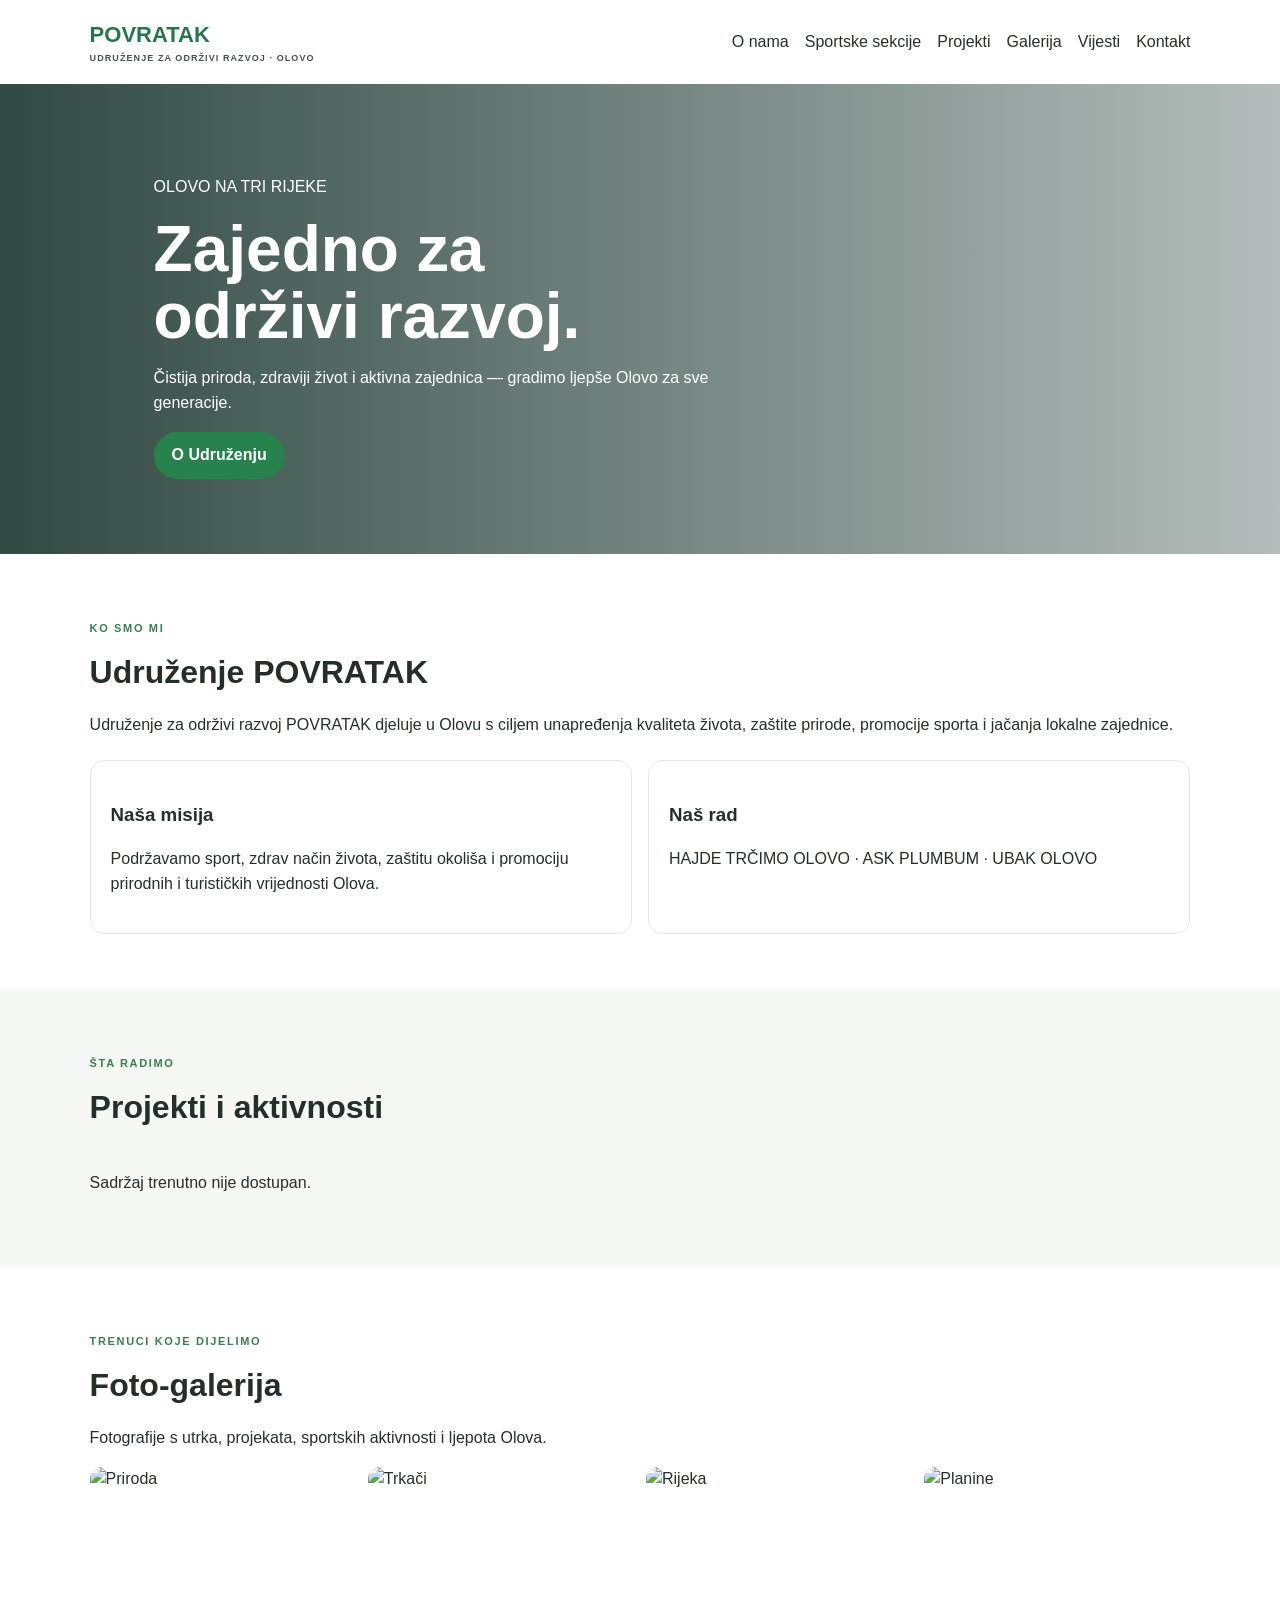
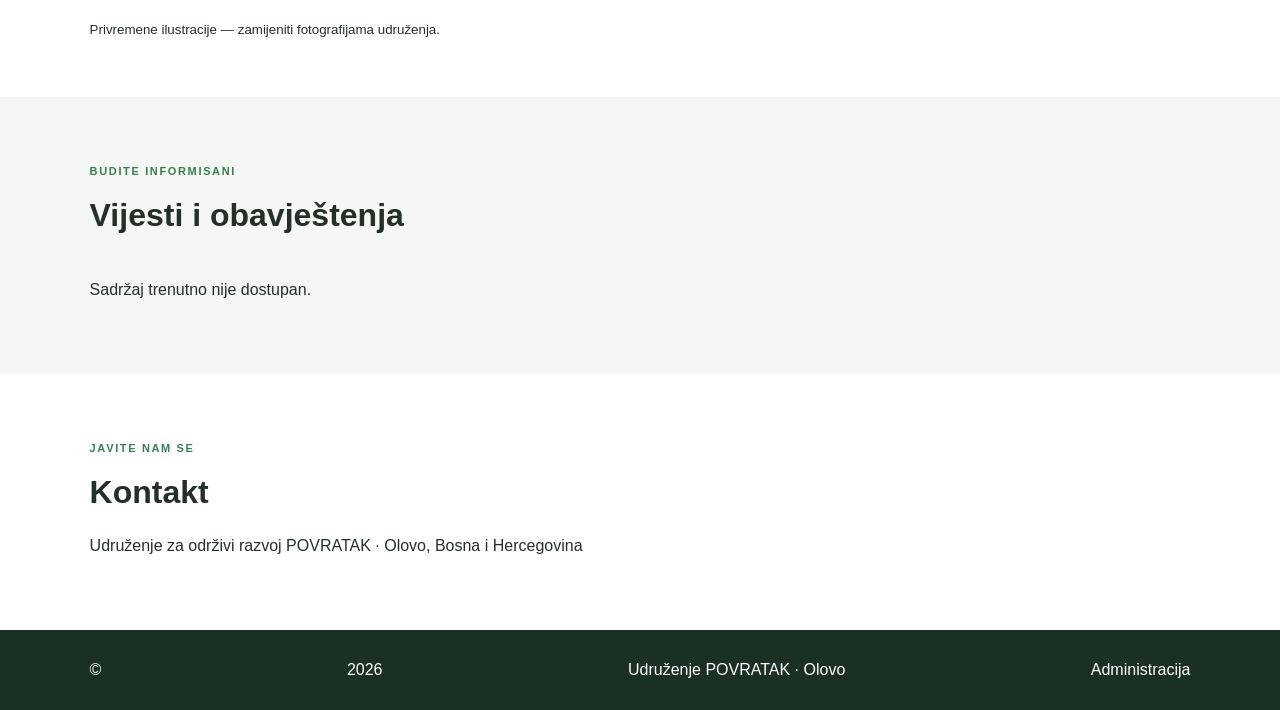
==== index.html @ 3507c6c5 "Dodavanje javnih fajlova CMS-a" ====
<!doctype html><html lang="bs"><head><meta charset="utf-8"><meta name="viewport" content="width=device-width,initial-scale=1"><title>POVRATAK — Olovo</title><link rel="stylesheet" href="/style.css"></head><body>
<header><a class="brand" href="/">POVRATAK <small>UDRUŽENJE ZA ODRŽIVI RAZVOJ · OLOVO</small></a><nav><a href="#o-nama">O nama</a><a href="#sekcije">Sportske sekcije</a><a href="#projekti">Projekti</a><a href="#galerija">Galerija</a><a href="#vijesti">Vijesti</a><a href="#kontakt">Kontakt</a></nav></header>
<section class="hero"><p>OLOVO NA TRI RIJEKE</p><h1>Zajedno za<br>održivi razvoj.</h1><p>Čistija priroda, zdraviji život i aktivna zajednica — gradimo ljepše Olovo za sve generacije.</p><a class="btn" href="#o-nama">O Udruženju</a></section>
<section id="o-nama"><p class="eyebrow">KO SMO MI</p><h2>Udruženje POVRATAK</h2><p>Udruženje za održivi razvoj POVRATAK djeluje u Olovu s ciljem unapređenja kvaliteta života, zaštite prirode, promocije sporta i jačanja lokalne zajednice.</p><div class="cards"><article><h3>Naša misija</h3><p>Podržavamo sport, zdrav način života, zaštitu okoliša i promociju prirodnih i turističkih vrijednosti Olova.</p></article><article id="sekcije"><h3>Naš rad</h3><p>HAJDE TRČIMO OLOVO · ASK PLUMBUM · UBAK OLOVO</p></article></div></section>
<section id="projekti" class="shade"><p class="eyebrow">ŠTA RADIMO</p><h2>Projekti i aktivnosti</h2><div id="projects" class="cards"></div></section>
<section id="galerija"><p class="eyebrow">TRENuci KOJE DIJELIMO</p><h2>Foto-galerija</h2><p>Fotografije s utrka, projekata, sportskih aktivnosti i ljepota Olova.</p><div class="gallery"><img alt="Priroda" src="https://images.unsplash.com/photo-1470770841072-f978cf4d019e?auto=format&fit=crop&w=800&q=80"><img alt="Trkači" src="https://images.unsplash.com/photo-1552674605-db6ffd4facb5?auto=format&fit=crop&w=800&q=80"><img alt="Rijeka" src="https://images.unsplash.com/photo-1432405972618-c60b0225b8f9?auto=format&fit=crop&w=800&q=80"><img alt="Planine" src="https://images.unsplash.com/photo-1464822759023-fed622ff2c3b?auto=format&fit=crop&w=800&q=80"></div><small>Privremene ilustracije — zamijeniti fotografijama udruženja.</small></section>
<section id="vijesti" class="shade"><p class="eyebrow">BUDITE INFORMISANI</p><h2>Vijesti i obavještenja</h2><div id="news" class="cards"></div></section>
<section id="kontakt"><p class="eyebrow">JAVITE NAM SE</p><h2>Kontakt</h2><p>Udruženje za održivi razvoj POVRATAK · Olovo, Bosna i Hercegovina</p></section>
<footer>© <span id="year"></span> Udruženje POVRATAK · Olovo <a href="/admin.html">Administracija</a></footer><script src="/app.js"></script></body></html>
---- style.css ----
*{box-sizing:border-box}body{margin:0;font:16px/1.55 Arial,sans-serif;color:#243027}header{padding:18px 7%;display:flex;justify-content:space-between;align-items:center;gap:20px;background:white;position:sticky;top:0}nav{display:flex;gap:16px;flex-wrap:wrap}nav a,footer a{color:inherit;text-decoration:none}.brand{font-size:22px;font-weight:bold;color:#26764c;text-decoration:none}.brand small{display:block;font-size:9px;letter-spacing:.12em;color:#455247}.hero{padding:75px 12%;min-height:440px;color:white;background:linear-gradient(90deg,#102d25dc,#102d2550),url('https://images.unsplash.com/photo-1470770841072-f978cf4d019e?auto=format&fit=crop&w=1800&q=80') center/cover}.hero h1{font-size:clamp(40px,6vw,64px);line-height:1.05;margin:10px 0}.hero p{max-width:580px}.btn{display:inline-block;background:#27824d;color:white;border:0;border-radius:24px;padding:11px 18px;cursor:pointer;text-decoration:none;font-weight:bold}.secondary{background:#edf2ed;color:#26362a;border:1px solid #d8e1d8}.danger{background:#a52e2e}section:not(.hero){padding:55px 7%;max-width:1400px;margin:auto}section.shade{max-width:none;background:#f4f7f3}h2{font-size:32px;margin:6px 0 14px}.eyebrow{color:#397d53;font-weight:bold;font-size:11px;letter-spacing:.15em;text-transform:uppercase}.cards{display:grid;grid-template-columns:repeat(auto-fit,minmax(220px,1fr));gap:16px;margin-top:22px}.cards article,article.entry{border:1px solid #e2e8e1;border-radius:14px;background:#fff;padding:20px}.gallery{display:grid;grid-template-columns:repeat(4,1fr);gap:12px}.gallery img{width:100%;height:150px;object-fit:cover;border-radius:12px}footer{background:#193023;color:white;padding:28px 7%;display:flex;justify-content:space-between;gap:20px}.admin{background:#f3f6f2}.admin main{max-width:850px;margin:auto;padding:35px 18px}.panel{background:white;padding:26px;border:1px solid #e0e6df;border-radius:16px;margin:24px 0}.panel label{display:block;font-weight:bold;margin:13px 0}.panel input:not([type=checkbox]),.panel textarea,.panel select{width:100%;padding:11px;margin-top:5px;border:1px solid #ccd7cc;border-radius:8px;font:inherit}.between,.entry{display:flex;justify-content:space-between;align-items:center;gap:12px;flex-wrap:wrap}.entry{margin:10px 0}.entry small{display:block;color:#647064}.note{font-size:12px;color:#677268}button{font:inherit}details summary{cursor:pointer;color:#26764c}@media(max-width:700px){header{align-items:flex-start;flex-direction:column}.gallery{grid-template-columns:repeat(2,1fr)}.hero{padding:50px 7%}}
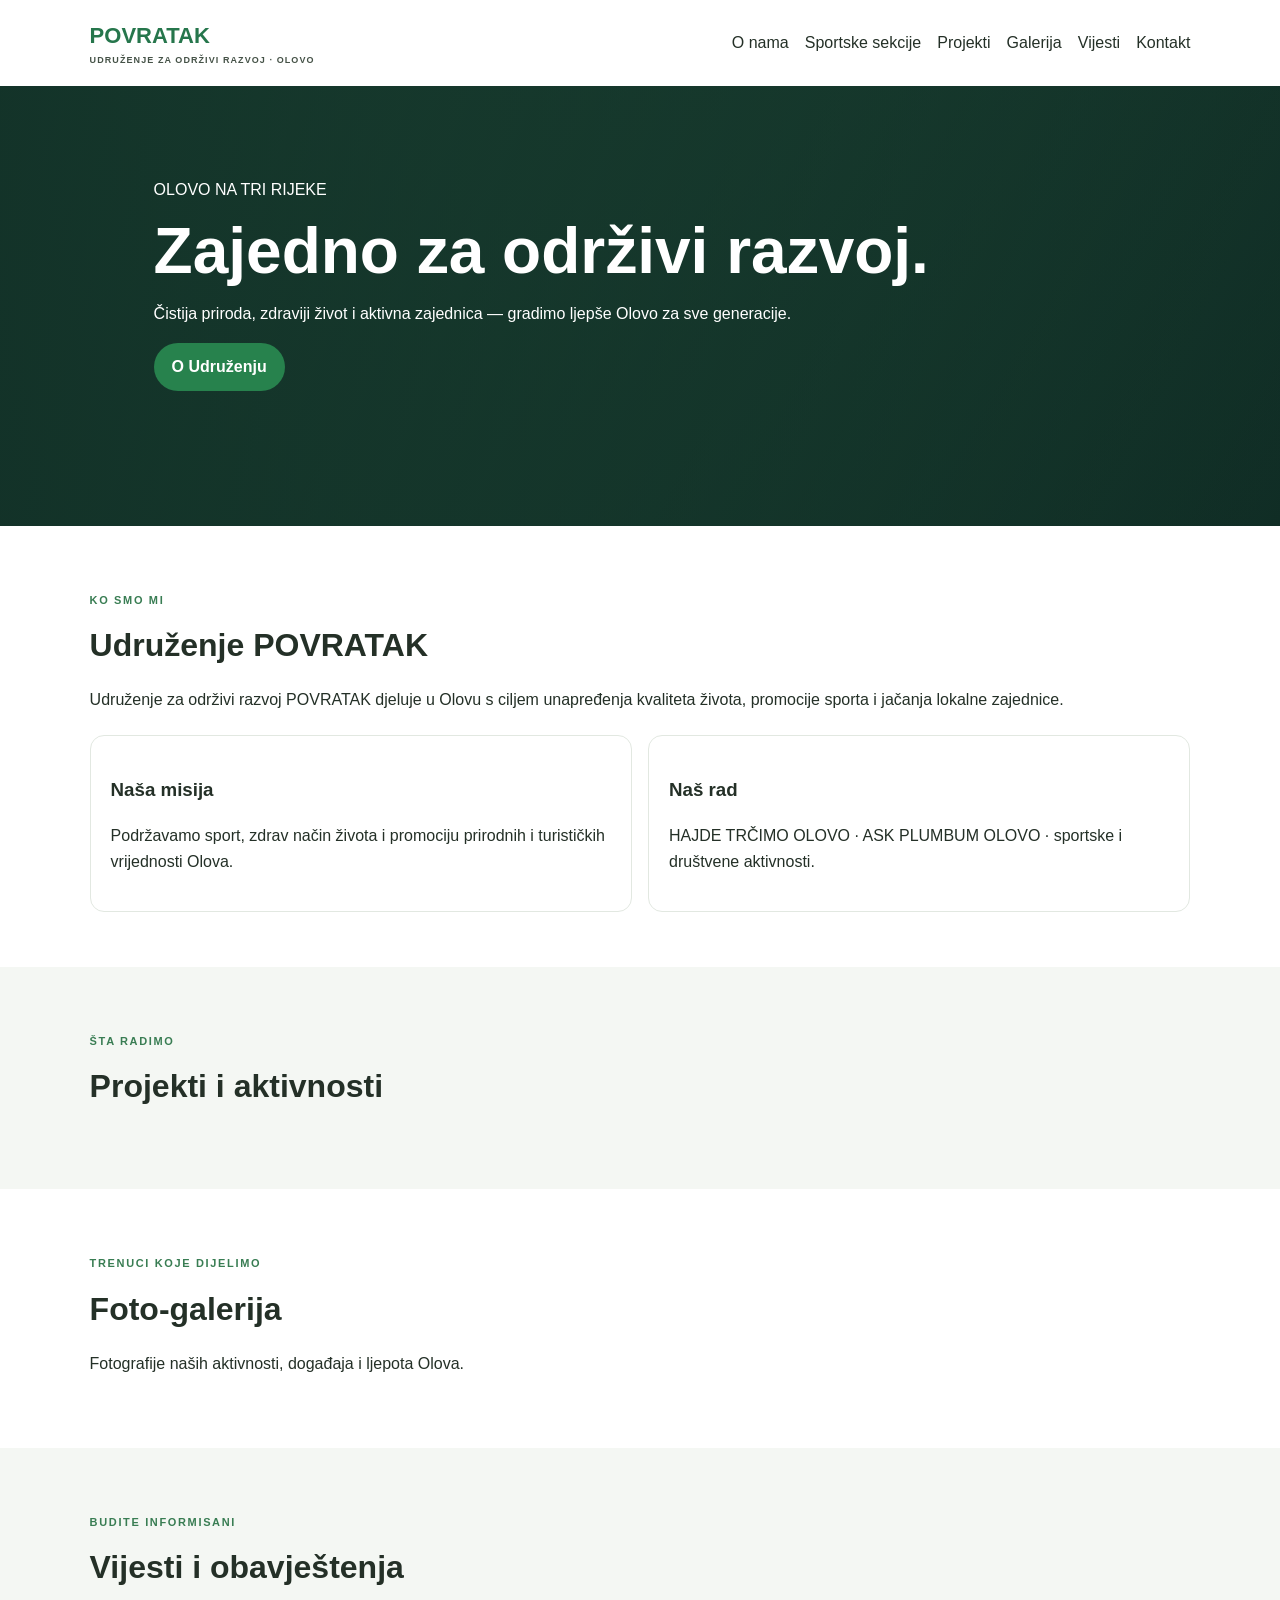
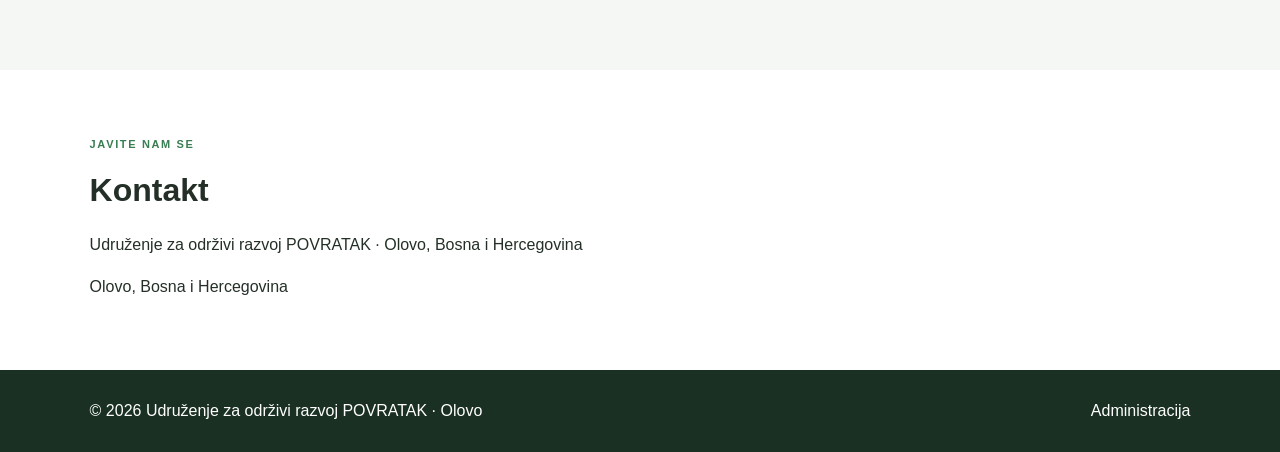
==== commit 3323670c: "Nadogradnja javne stranice POVRATAK" ====
--- a/index.html
+++ b/index.html
@@ -1,9 +1,9 @@
-<!doctype html><html lang="bs"><head><meta charset="utf-8"><meta name="viewport" content="width=device-width,initial-scale=1"><title>POVRATAK — Olovo</title><link rel="stylesheet" href="/style.css"></head><body>
-<header><a class="brand" href="/">POVRATAK <small>UDRUŽENJE ZA ODRŽIVI RAZVOJ · OLOVO</small></a><nav><a href="#o-nama">O nama</a><a href="#sekcije">Sportske sekcije</a><a href="#projekti">Projekti</a><a href="#galerija">Galerija</a><a href="#vijesti">Vijesti</a><a href="#kontakt">Kontakt</a></nav></header>
-<section class="hero"><p>OLOVO NA TRI RIJEKE</p><h1>Zajedno za<br>održivi razvoj.</h1><p>Čistija priroda, zdraviji život i aktivna zajednica — gradimo ljepše Olovo za sve generacije.</p><a class="btn" href="#o-nama">O Udruženju</a></section>
-<section id="o-nama"><p class="eyebrow">KO SMO MI</p><h2>Udruženje POVRATAK</h2><p>Udruženje za održivi razvoj POVRATAK djeluje u Olovu s ciljem unapređenja kvaliteta života, zaštite prirode, promocije sporta i jačanja lokalne zajednice.</p><div class="cards"><article><h3>Naša misija</h3><p>Podržavamo sport, zdrav način života, zaštitu okoliša i promociju prirodnih i turističkih vrijednosti Olova.</p></article><article id="sekcije"><h3>Naš rad</h3><p>HAJDE TRČIMO OLOVO · ASK PLUMBUM · UBAK OLOVO</p></article></div></section>
-<section id="projekti" class="shade"><p class="eyebrow">ŠTA RADIMO</p><h2>Projekti i aktivnosti</h2><div id="projects" class="cards"></div></section>
-<section id="galerija"><p class="eyebrow">TRENuci KOJE DIJELIMO</p><h2>Foto-galerija</h2><p>Fotografije s utrka, projekata, sportskih aktivnosti i ljepota Olova.</p><div class="gallery"><img alt="Priroda" src="https://images.unsplash.com/photo-1470770841072-f978cf4d019e?auto=format&fit=crop&w=800&q=80"><img alt="Trkači" src="https://images.unsplash.com/photo-1552674605-db6ffd4facb5?auto=format&fit=crop&w=800&q=80"><img alt="Rijeka" src="https://images.unsplash.com/photo-1432405972618-c60b0225b8f9?auto=format&fit=crop&w=800&q=80"><img alt="Planine" src="https://images.unsplash.com/photo-1464822759023-fed622ff2c3b?auto=format&fit=crop&w=800&q=80"></div><small>Privremene ilustracije — zamijeniti fotografijama udruženja.</small></section>
-<section id="vijesti" class="shade"><p class="eyebrow">BUDITE INFORMISANI</p><h2>Vijesti i obavještenja</h2><div id="news" class="cards"></div></section>
-<section id="kontakt"><p class="eyebrow">JAVITE NAM SE</p><h2>Kontakt</h2><p>Udruženje za održivi razvoj POVRATAK · Olovo, Bosna i Hercegovina</p></section>
-<footer>© <span id="year"></span> Udruženje POVRATAK · Olovo <a href="/admin.html">Administracija</a></footer><script src="/app.js"></script></body></html>
+<!doctype html><html lang="bs"><head><meta charset="utf-8"><meta name="viewport" content="width=device-width,initial-scale=1"><meta name="description" content="Udruženje za održivi razvoj POVRATAK, Olovo"><title>POVRATAK — Olovo</title><link rel="stylesheet" href="/style.css"></head><body>
+<header><a class="brand" href="/"><span data-site="site_name">POVRATAK</span><small data-site="site_tagline">UDRUŽENJE ZA ODRŽIVI RAZVOJ · OLOVO</small></a><nav><a href="#o-nama">O nama</a><a href="#sekcije">Sportske sekcije</a><a href="#projekti">Projekti</a><a href="#galerija">Galerija</a><a href="#vijesti">Vijesti</a><a href="#kontakt">Kontakt</a></nav></header>
+<section class="hero"><p data-site="hero_kicker">OLOVO NA TRI RIJEKE</p><h1 data-site="hero_title">Zajedno za održivi razvoj.</h1><p data-site="hero_subtitle">Čistija priroda, zdraviji život i aktivna zajednica — gradimo ljepše Olovo za sve generacije.</p><a class="btn" href="#o-nama" data-site="hero_button">O Udruženju</a></section>
+<section id="o-nama"><p class="eyebrow" data-site="about_kicker">KO SMO MI</p><h2 data-site="about_title">Udruženje POVRATAK</h2><p data-site="about_text">Udruženje za održivi razvoj POVRATAK djeluje u Olovu s ciljem unapređenja kvaliteta života, promocije sporta i jačanja lokalne zajednice.</p><div class="cards"><article><h3 data-site="mission_title">Naša misija</h3><p data-site="mission_text">Podržavamo sport, zdrav način života i promociju prirodnih i turističkih vrijednosti Olova.</p></article><article id="sekcije"><h3 data-site="activities_title">Naš rad</h3><p data-site="activities_text">HAJDE TRČIMO OLOVO · ASK PLUMBUM OLOVO · sportske i društvene aktivnosti.</p></article></div></section>
+<section id="projekti" class="shade"><p class="eyebrow" data-site="projects_kicker">ŠTA RADIMO</p><h2 data-site="projects_title">Projekti i aktivnosti</h2><div id="projects" class="cards"></div></section>
+<section id="galerija"><p class="eyebrow" data-site="gallery_kicker">TRENuci KOJE DIJELIMO</p><h2 data-site="gallery_title">Foto-galerija</h2><p data-site="gallery_text">Fotografije naših aktivnosti, događaja i ljepota Olova.</p><div id="public-gallery" class="gallery"></div></section>
+<section id="vijesti" class="shade"><p class="eyebrow" data-site="news_kicker">BUDITE INFORMISANI</p><h2 data-site="news_title">Vijesti i obavještenja</h2><div id="news" class="cards"></div></section>
+<section id="kontakt"><p class="eyebrow" data-site="contact_kicker">JAVITE NAM SE</p><h2 data-site="contact_title">Kontakt</h2><p data-site="contact_text">Udruženje za održivi razvoj POVRATAK · Olovo, Bosna i Hercegovina</p><p><a id="contact-email-link"></a> <a id="contact-phone-link"></a></p><p data-site="contact_address">Olovo, Bosna i Hercegovina</p></section>
+<footer><span>© <span id="year"></span> <span data-site="footer_text">Udruženje za održivi razvoj POVRATAK · Olovo</span></span><a href="/admin.html">Administracija</a></footer><script src="/app.js"></script></body></html>
--- a/style.css
+++ b/style.css
@@ -1 +1 @@
-*{box-sizing:border-box}body{margin:0;font:16px/1.55 Arial,sans-serif;color:#243027}header{padding:18px 7%;display:flex;justify-content:space-between;align-items:center;gap:20px;background:white;position:sticky;top:0}nav{display:flex;gap:16px;flex-wrap:wrap}nav a,footer a{color:inherit;text-decoration:none}.brand{font-size:22px;font-weight:bold;color:#26764c;text-decoration:none}.brand small{display:block;font-size:9px;letter-spacing:.12em;color:#455247}.hero{padding:75px 12%;min-height:440px;color:white;background:linear-gradient(90deg,#102d25dc,#102d2550),url('https://images.unsplash.com/photo-1470770841072-f978cf4d019e?auto=format&fit=crop&w=1800&q=80') center/cover}.hero h1{font-size:clamp(40px,6vw,64px);line-height:1.05;margin:10px 0}.hero p{max-width:580px}.btn{display:inline-block;background:#27824d;color:white;border:0;border-radius:24px;padding:11px 18px;cursor:pointer;text-decoration:none;font-weight:bold}.secondary{background:#edf2ed;color:#26362a;border:1px solid #d8e1d8}.danger{background:#a52e2e}section:not(.hero){padding:55px 7%;max-width:1400px;margin:auto}section.shade{max-width:none;background:#f4f7f3}h2{font-size:32px;margin:6px 0 14px}.eyebrow{color:#397d53;font-weight:bold;font-size:11px;letter-spacing:.15em;text-transform:uppercase}.cards{display:grid;grid-template-columns:repeat(auto-fit,minmax(220px,1fr));gap:16px;margin-top:22px}.cards article,article.entry{border:1px solid #e2e8e1;border-radius:14px;background:#fff;padding:20px}.gallery{display:grid;grid-template-columns:repeat(4,1fr);gap:12px}.gallery img{width:100%;height:150px;object-fit:cover;border-radius:12px}footer{background:#193023;color:white;padding:28px 7%;display:flex;justify-content:space-between;gap:20px}.admin{background:#f3f6f2}.admin main{max-width:850px;margin:auto;padding:35px 18px}.panel{background:white;padding:26px;border:1px solid #e0e6df;border-radius:16px;margin:24px 0}.panel label{display:block;font-weight:bold;margin:13px 0}.panel input:not([type=checkbox]),.panel textarea,.panel select{width:100%;padding:11px;margin-top:5px;border:1px solid #ccd7cc;border-radius:8px;font:inherit}.between,.entry{display:flex;justify-content:space-between;align-items:center;gap:12px;flex-wrap:wrap}.entry{margin:10px 0}.entry small{display:block;color:#647064}.note{font-size:12px;color:#677268}button{font:inherit}details summary{cursor:pointer;color:#26764c}@media(max-width:700px){header{align-items:flex-start;flex-direction:column}.gallery{grid-template-columns:repeat(2,1fr)}.hero{padding:50px 7%}}
+*{box-sizing:border-box}body{margin:0;font:16px/1.6 Arial,sans-serif;color:#243027}header{padding:18px 7%;display:flex;justify-content:space-between;align-items:center;gap:20px;background:white;position:sticky;top:0;z-index:5}nav{display:flex;gap:16px;flex-wrap:wrap}nav a,footer a{color:inherit;text-decoration:none}.brand{font-size:22px;font-weight:bold;color:#26764c;text-decoration:none}.brand small{display:block;font-size:9px;letter-spacing:.12em;color:#455247}.hero{padding:75px 12%;min-height:440px;color:white;background:linear-gradient(90deg,#102d25dc,#102d2550),linear-gradient(120deg,#285b42,#102d25);background-position:center;background-size:cover}.hero h1{font-size:clamp(40px,6vw,64px);line-height:1.05;margin:10px 0;max-width:850px}.hero p{max-width:650px}.btn{display:inline-block;background:#27824d;color:white;border:0;border-radius:24px;padding:11px 18px;cursor:pointer;text-decoration:none;font-weight:bold}.secondary{background:#edf2ed;color:#26362a;border:1px solid #d8e1d8}.danger{background:#a52e2e;color:#fff}section:not(.hero){padding:55px 7%;max-width:1400px;margin:auto}section.shade{max-width:none;background:#f4f7f3}h2{font-size:32px;margin:6px 0 14px}.eyebrow{color:#397d53;font-weight:bold;font-size:11px;letter-spacing:.15em;text-transform:uppercase}.cards{display:grid;grid-template-columns:repeat(auto-fit,minmax(220px,1fr));gap:16px;margin-top:22px}.cards article,article.entry{border:1px solid #e2e8e1;border-radius:14px;background:#fff;padding:20px}.card-image{width:100%;height:190px;object-fit:cover;border-radius:9px;margin-bottom:12px}.gallery{display:grid;grid-template-columns:repeat(4,1fr);gap:12px}.gallery img{width:100%;height:190px;object-fit:cover;border-radius:12px}footer{background:#193023;color:white;padding:28px 7%;display:flex;justify-content:space-between;gap:20px}.admin{background:#f3f6f2}.admin main{max-width:1000px;margin:auto;padding:35px 18px}.panel{background:white;padding:26px;border:1px solid #e0e6df;border-radius:16px;margin:24px 0}.panel label{display:block;font-weight:bold;margin:13px 0}.panel input:not([type=checkbox]),.panel textarea,.panel select{width:100%;padding:11px;margin-top:5px;border:1px solid #ccd7cc;border-radius:8px;font:inherit}.between,.entry{display:flex;justify-content:space-between;align-items:center;gap:12px;flex-wrap:wrap}.entry{margin:10px 0}.entry small{display:block;color:#647064}.note{font-size:12px;color:#677268}.tabs{display:flex;gap:8px;flex-wrap:wrap;border-bottom:1px solid #e0e6df;margin:18px 0}.tab{border:0;background:#edf2ed;padding:10px 14px;border-radius:9px 9px 0 0;cursor:pointer}.tab.active{background:#26764c;color:white}.editor-tools{display:flex;gap:8px;align-items:center;flex-wrap:wrap;margin:8px 0}.editor-tools button,.upload-inline{border:1px solid #ccd7cc;border-radius:8px;padding:8px 12px;background:#f5f7f5;cursor:pointer}.upload-inline input{display:none}.rich-editor{min-height:220px;border:1px solid #ccd7cc;border-radius:9px;padding:14px;background:white}.rich-editor:empty:before{content:attr(data-placeholder);color:#879187}.rich-editor img{max-width:100%;height:auto;border-radius:8px}.preview img{max-width:280px;max-height:160px;object-fit:cover;border-radius:9px}.settings-grid{display:grid;grid-template-columns:1fr 1fr;gap:0 16px}.settings-grid .wide{grid-column:1/-1}.admin-gallery{display:grid;grid-template-columns:repeat(auto-fill,minmax(150px,1fr));gap:12px;margin-top:18px}.gallery-item{border:1px solid #e0e6df;padding:8px;border-radius:10px}.gallery-item img{width:100%;height:120px;object-fit:cover;border-radius:7px}.gallery-item button{margin-top:8px;width:100%}.article-body img{max-width:100%;height:auto;border-radius:10px;margin:12px 0}.article-body p{margin:10px 0}details summary{cursor:pointer;color:#26764c}button{font:inherit}@media(max-width:700px){header{align-items:flex-start;flex-direction:column}nav{gap:10px}.gallery{grid-template-columns:repeat(2,1fr)}.hero{padding:50px 7%}.settings-grid{grid-template-columns:1fr}.settings-grid .wide{grid-column:auto}}
